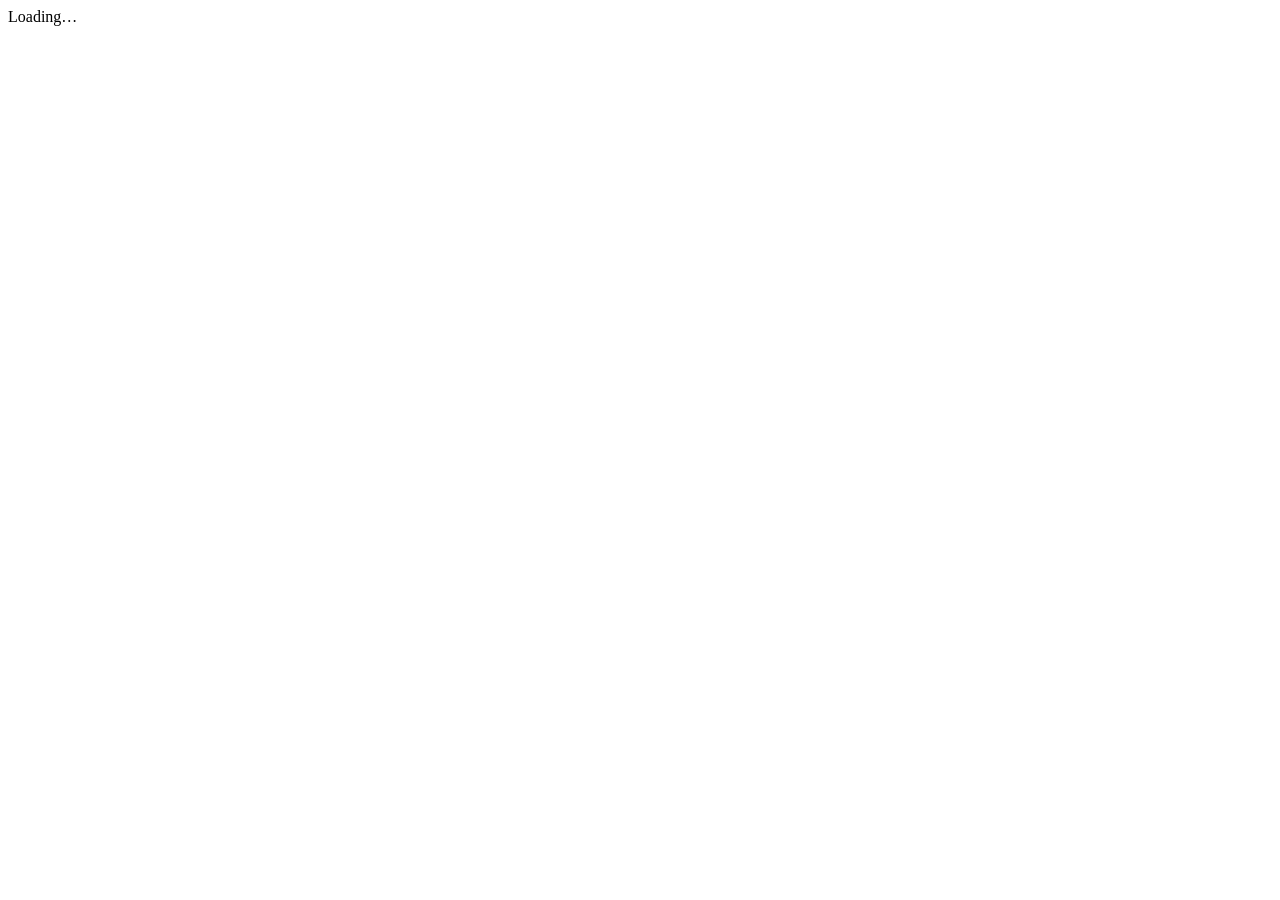
==== index.html @ b206cfd8 "Initial release: Design System 2 Starter Kit" ====
<!DOCTYPE html>
<html lang="en">
<head>
    <meta charset="UTF-8">
    <meta name="viewport" content="width=device-width, initial-scale=1, minimum-scale=1" />
    <title>Salesforce</title>
    <link rel="icon" href="./images/salesforce.svg" type="image/svg+xml">
    <link rel="icon" href="./favicon.ico" type="image/x-icon">
    <link rel="stylesheet" href="./loading.css">
</head>
<body>
    <div id="app"></div>
    <div id="app-loading">Loading…</div>
    <script type="module" src="./src/index.js"></script>
</body>
</html>
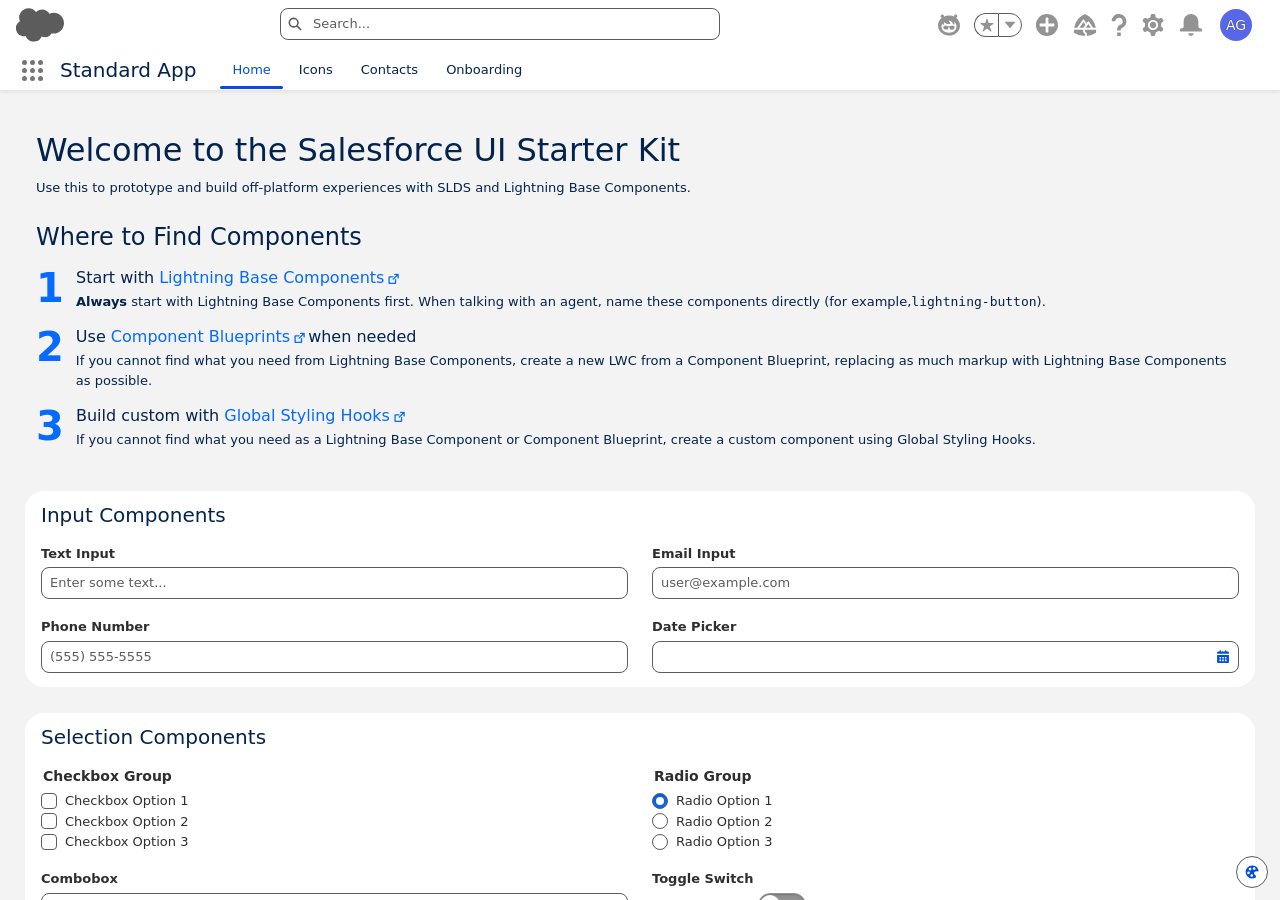
==== commit 5b507f55: "Updates" ====
--- a/index.html
+++ b/index.html
@@ -7,10 +7,11 @@
     <link rel="icon" href="./images/salesforce.svg" type="image/svg+xml">
     <link rel="icon" href="./favicon.ico" type="image/x-icon">
     <link rel="stylesheet" href="./loading.css">
+  <script type="module" crossorigin src="./assets/index-CnQLKrqJ.js"></script>
+  <link rel="modulepreload" crossorigin href="./assets/preload-helper-PPVm8Dsz.js">
 </head>
 <body>
     <div id="app"></div>
     <div id="app-loading">Loading…</div>
-    <script type="module" src="./src/index.js"></script>
 </body>
 </html>
--- a/loading.css
+++ b/loading.css
@@ -0,0 +1,26 @@
+#app {
+    opacity: 0;
+}
+
+#app.is-ready {
+    opacity: 1;
+}
+
+#app-loading {
+    display: none;
+    position: fixed;
+    inset: 0;
+    place-items: center;
+    font: 500 .875rem/1 system-ui, sans-serif;
+    color: oklch(60% 0 0);
+    animation: app-loading-fade-in .5s ease-in forwards;
+}
+
+#app:not(.is-ready) ~ #app-loading {
+    display: grid;
+}
+
+@keyframes app-loading-fade-in {
+    from { opacity: 0; }
+    to { opacity: 1; }
+}
